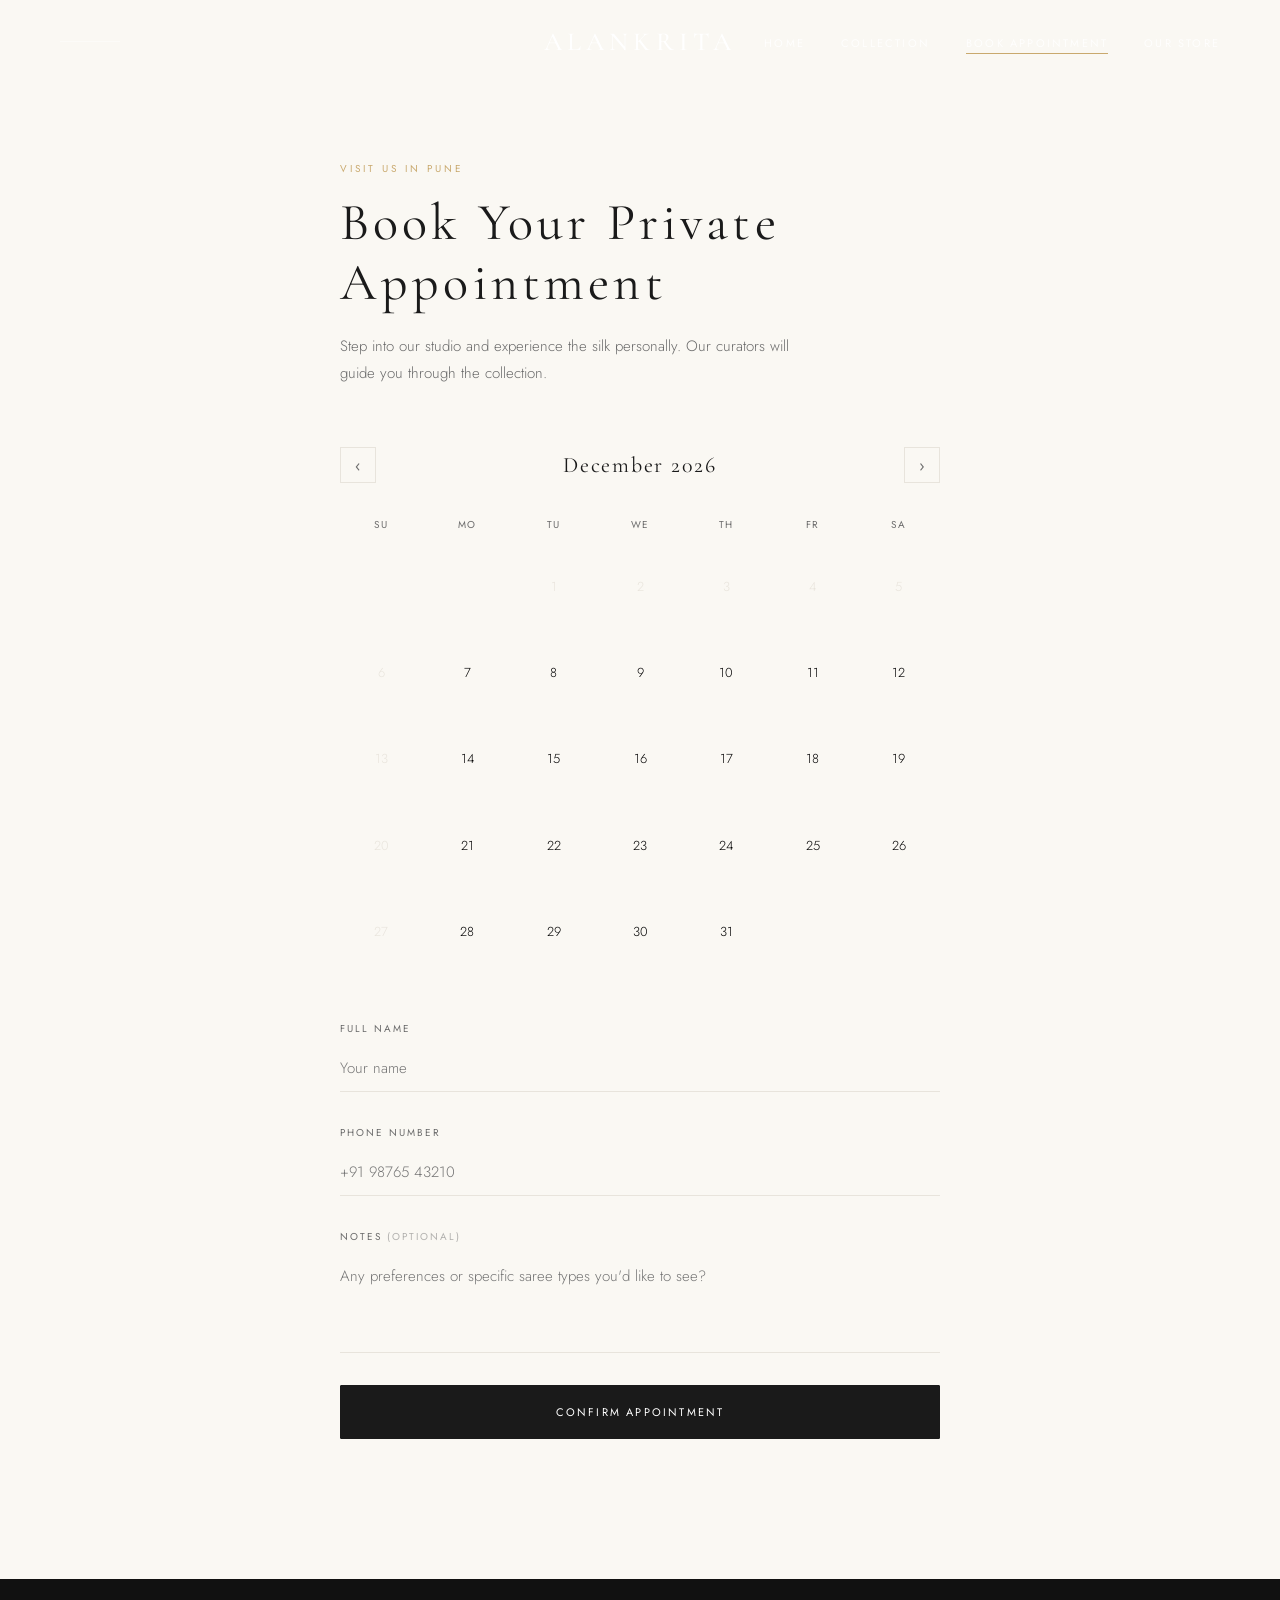
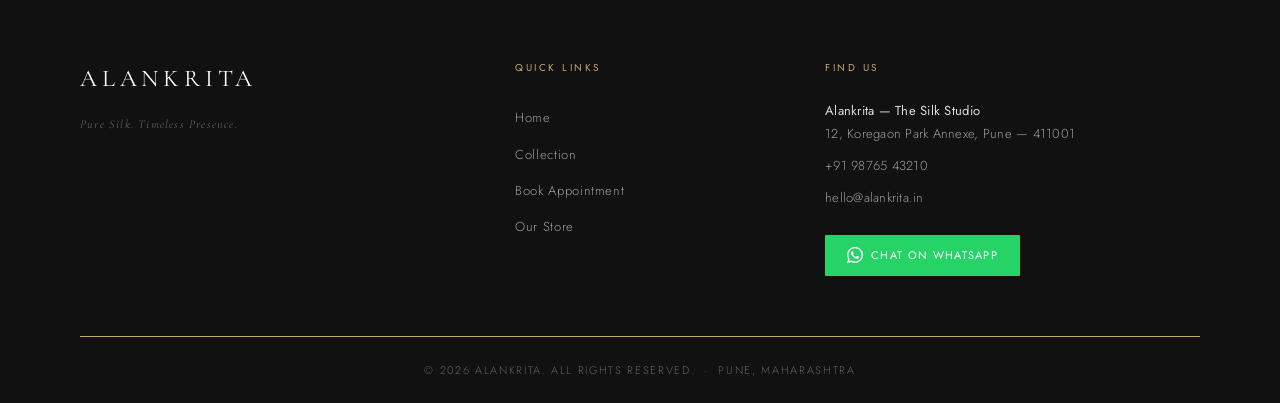
==== appointment.html @ f0b5c8e5 "Add files via upload" ====
<!DOCTYPE html>
<html lang="en">
<head>
  <meta charset="UTF-8" />
  <meta name="viewport" content="width=device-width, initial-scale=1.0" />
  <title>Book Appointment — Alankrita</title>
  <meta name="description" content="Book a private silk saree viewing appointment at the Alankrita studio in Pune." />
  <link rel="preconnect" href="https://fonts.googleapis.com" />
  <link rel="preconnect" href="https://fonts.gstatic.com" crossorigin />
  <link rel="stylesheet" href="style.css" />
  <link rel="stylesheet" href="animations.css" />
</head>
<body>

  <!-- NAVBAR -->
  <nav class="navbar" id="navbar">
    <div class="nav-left">
      <div class="nav-left-line"></div>
    </div>
    <a href="index.html" class="nav-logo">Alankrita</a>
    <ul class="nav-links">
      <li><a href="index.html">Home</a></li>
      <li><a href="collection.html">Collection</a></li>
      <li><a href="appointment.html" class="active">Book Appointment</a></li>
      <li><a href="store.html">Our Store</a></li>
    </ul>
    <button class="nav-hamburger" id="hamburger" aria-label="Open menu">
      <span></span><span></span><span></span>
    </button>
  </nav>

  <nav class="nav-mobile-drawer" id="mobileDrawer">
    <a href="index.html">Home</a>
    <a href="collection.html">Collection</a>
    <a href="appointment.html">Book Appointment</a>
    <a href="store.html">Our Store</a>
  </nav>
  <div class="nav-overlay" id="navOverlay"></div>

  <!-- PAGE CONTENT -->
  <div class="appointment-page">
    <div class="appointment-container">

      <!-- Heading -->
      <span class="gold-label reveal">Visit Us in Pune</span>
      <h1 class="appointment-heading reveal reveal-delay-1">Book Your Private<br>Appointment</h1>
      <p class="appointment-sub reveal reveal-delay-2">
        Step into our studio and experience the silk personally. Our curators will guide you through the collection.
      </p>

      <!-- ── FORM SECTION ─────────────────────────────────────── -->
      <div id="apptFormSection">

        <!-- Calendar -->
        <div class="calendar-wrap reveal reveal-delay-1">
          <div class="calendar-header">
            <button class="calendar-nav-btn" id="calPrev" aria-label="Previous month">&#8249;</button>
            <div class="calendar-month" id="calendarMonth">June 2026</div>
            <button class="calendar-nav-btn" id="calNext" aria-label="Next month">&#8250;</button>
          </div>
          <div class="calendar-grid" id="calendarGrid">
            <!-- Rendered by appointment.js -->
          </div>
        </div>

        <!-- Time slots (hidden until date selected) -->
        <div class="time-slots-wrap reveal reveal-delay-2" id="timeSlotsWrap" style="display:none;">
          <div class="time-slots-title">Select a Time</div>
          <div class="time-slots-grid" id="timeSlotsGrid">
            <!-- Rendered by appointment.js -->
          </div>
        </div>

        <!-- Form -->
        <form class="appt-form reveal reveal-delay-3" id="appointmentForm" novalidate>
          <div class="appt-field">
            <label class="appt-label" for="apptName">Full Name</label>
            <input class="appt-input" type="text" id="apptName" name="name" placeholder="Your name" required />
          </div>
          <div class="appt-field">
            <label class="appt-label" for="apptPhone">Phone Number</label>
            <input class="appt-input" type="tel" id="apptPhone" name="phone" placeholder="+91 98765 43210" required />
          </div>
          <div class="appt-field">
            <label class="appt-label" for="apptNotes">Notes <span style="opacity:0.5;">(optional)</span></label>
            <textarea class="appt-textarea" id="apptNotes" name="notes" placeholder="Any preferences or specific saree types you'd like to see?"></textarea>
          </div>
          <button type="submit" class="btn btn-dark btn-full" style="padding:18px 40px;font-size:11px;letter-spacing:0.2em;">
            Confirm Appointment
          </button>
        </form>
      </div>

      <!-- ── CONFIRMATION CARD ─────────────────────────────────── -->
      <div class="confirmation-card" id="confirmationCard">
        <div class="confirmation-icon">
          <svg viewBox="0 0 24 24"><polyline points="20 6 9 17 4 12"/></svg>
        </div>
        <h2 class="confirmation-title">Your appointment is confirmed.</h2>
        <p class="confirmation-detail" id="confirmationDetail">
          <!-- Filled by JS -->
        </p>
        <a href="#" class="btn-whatsapp" id="confirmWhatsapp" target="_blank" rel="noopener" style="display:inline-flex;margin:0 auto 32px;">
          <svg viewBox="0 0 24 24"><path d="M17.472 14.382c-.297-.149-1.758-.867-2.03-.967-.273-.099-.471-.148-.67.15-.197.297-.767.966-.94 1.164-.173.199-.347.223-.644.075-.297-.15-1.255-.463-2.39-1.475-.883-.788-1.48-1.761-1.653-2.059-.173-.297-.018-.458.13-.606.134-.133.298-.347.446-.52.149-.174.198-.298.298-.497.099-.198.05-.371-.025-.52-.075-.149-.669-1.612-.916-2.207-.242-.579-.487-.5-.669-.51-.173-.008-.371-.01-.57-.01-.198 0-.52.074-.792.372-.272.297-1.04 1.016-1.04 2.479 0 1.462 1.065 2.875 1.213 3.074.149.198 2.096 3.2 5.077 4.487.709.306 1.262.489 1.694.625.712.227 1.36.195 1.871.118.571-.085 1.758-.719 2.006-1.413.248-.694.248-1.289.173-1.413-.074-.124-.272-.198-.57-.347m-5.421 7.403h-.004a9.87 9.87 0 01-5.031-1.378l-.361-.214-3.741.982.998-3.648-.235-.374a9.86 9.86 0 01-1.51-5.26c.001-5.45 4.436-9.884 9.888-9.884 2.64 0 5.122 1.03 6.988 2.898a9.825 9.825 0 012.893 6.994c-.003 5.45-4.437 9.884-9.885 9.884m8.413-18.297A11.815 11.815 0 0012.05 0C5.495 0 .16 5.335.157 11.892c0 2.096.547 4.142 1.588 5.945L.057 24l6.305-1.654a11.882 11.882 0 005.683 1.448h.005c6.554 0 11.89-5.335 11.893-11.893a11.821 11.821 0 00-3.48-8.413Z"/></svg>
          Confirm via WhatsApp
        </a>
        <a href="collection.html" class="gold-link" style="display:inline-block;margin-top:8px;">Browse the collection →</a>
      </div>

    </div>
  </div>

  <!-- FOOTER -->
  <footer class="footer">
    <div class="footer-grid">
      <div>
        <div class="footer-logo">Alankrita</div>
        <div class="footer-tagline">Pure Silk. Timeless Presence.</div>
      </div>
      <div>
        <div class="footer-col-title">Quick Links</div>
        <ul class="footer-links">
          <li><a href="index.html">Home</a></li>
          <li><a href="collection.html">Collection</a></li>
          <li><a href="appointment.html">Book Appointment</a></li>
          <li><a href="store.html">Our Store</a></li>
        </ul>
      </div>
      <div>
        <div class="footer-col-title">Find Us</div>
        <p class="footer-contact-item">
          <strong>Alankrita — The Silk Studio</strong><br>
          12, Koregaon Park Annexe, Pune — 411001
        </p>
        <p class="footer-contact-item">+91 98765 43210</p>
        <p class="footer-contact-item">hello@alankrita.in</p>
        <a class="btn-whatsapp" href="https://wa.me/919876543210?text=Hi%2C%20I'm%20interested%20in%20your%20saree%20collection" target="_blank" rel="noopener">
          <svg viewBox="0 0 24 24"><path d="M17.472 14.382c-.297-.149-1.758-.867-2.03-.967-.273-.099-.471-.148-.67.15-.197.297-.767.966-.94 1.164-.173.199-.347.223-.644.075-.297-.15-1.255-.463-2.39-1.475-.883-.788-1.48-1.761-1.653-2.059-.173-.297-.018-.458.13-.606.134-.133.298-.347.446-.52.149-.174.198-.298.298-.497.099-.198.05-.371-.025-.52-.075-.149-.669-1.612-.916-2.207-.242-.579-.487-.5-.669-.51-.173-.008-.371-.01-.57-.01-.198 0-.52.074-.792.372-.272.297-1.04 1.016-1.04 2.479 0 1.462 1.065 2.875 1.213 3.074.149.198 2.096 3.2 5.077 4.487.709.306 1.262.489 1.694.625.712.227 1.36.195 1.871.118.571-.085 1.758-.719 2.006-1.413.248-.694.248-1.289.173-1.413-.074-.124-.272-.198-.57-.347m-5.421 7.403h-.004a9.87 9.87 0 01-5.031-1.378l-.361-.214-3.741.982.998-3.648-.235-.374a9.86 9.86 0 01-1.51-5.26c.001-5.45 4.436-9.884 9.888-9.884 2.64 0 5.122 1.03 6.988 2.898a9.825 9.825 0 012.893 6.994c-.003 5.45-4.437 9.884-9.885 9.884m8.413-18.297A11.815 11.815 0 0012.05 0C5.495 0 .16 5.335.157 11.892c0 2.096.547 4.142 1.588 5.945L.057 24l6.305-1.654a11.882 11.882 0 005.683 1.448h.005c6.554 0 11.89-5.335 11.893-11.893a11.821 11.821 0 00-3.48-8.413Z"/></svg>
          Chat on WhatsApp
        </a>
      </div>
    </div>
    <div class="footer-bottom">
      <p>© 2026 Alankrita. All rights reserved. &nbsp;·&nbsp; Pune, Maharashtra</p>
    </div>
  </footer>

  <script src="main.js"></script>
  <script src="appointment.js"></script>
</body>
</html>
---- style.css ----
/* ============================================================
   ALANKRITA — LUXURY SILK SAREE WEBSITE
   style.css — Main Stylesheet
   ============================================================ */

/* Google Fonts */
@import url('https://fonts.googleapis.com/css2?family=Cormorant+Garamond:ital,wght@0,300;0,400;0,500;0,600;1,300;1,400;1,500&family=Jost:wght@300;400;500&display=swap');

/* ============================================================
   CSS CUSTOM PROPERTIES
   ============================================================ */
:root {
  --bg: #FAF8F3;
  --text-primary: #1A1A1A;
  --text-secondary: #6B6B6B;
  --accent-gold: #C9A96E;
  --gold-light: #E8D5B0;
  --white: #FFFFFF;
  --border: #E8E4DC;
  --dark: #1A1A1A;
  --dark-footer: #111111;
  --font-heading: 'Cormorant Garamond', Georgia, serif;
  --font-body: 'Jost', system-ui, sans-serif;
  --ls-heading: 0.08em;
  --ls-nav: 0.15em;
  --ls-label: 0.3em;
  --sp-xs: 8px;
  --sp-sm: 16px;
  --sp-md: 32px;
  --sp-lg: 64px;
  --sp-xl: 120px;
  --section-pad: 100px;
  --transition-fast: 0.3s ease;
  --transition-med: 0.6s ease;
  --transition-slow: 1.2s ease;
}

/* ============================================================
   RESET & BASE
   ============================================================ */
*, *::before, *::after { box-sizing: border-box; margin: 0; padding: 0; }

html { scroll-behavior: smooth; font-size: 16px; }

body {
  background-color: var(--bg);
  color: var(--text-primary);
  font-family: var(--font-body);
  font-weight: 300;
  line-height: 1.7;
  -webkit-font-smoothing: antialiased;
}

img { max-width: 100%; display: block; }
a { color: inherit; text-decoration: none; }
ul { list-style: none; }
button { cursor: pointer; font-family: var(--font-body); background: none; border: none; }
input, textarea, select { font-family: var(--font-body); }

/* Custom scrollbar */
::-webkit-scrollbar { width: 4px; height: 4px; }
::-webkit-scrollbar-track { background: var(--bg); }
::-webkit-scrollbar-thumb { background: var(--accent-gold); border-radius: 2px; }

/* ============================================================
   TYPOGRAPHY UTILITIES
   ============================================================ */
.gold-label {
  font-family: var(--font-body);
  font-size: 10px;
  letter-spacing: var(--ls-label);
  color: var(--accent-gold);
  text-transform: uppercase;
  font-weight: 400;
  display: block;
  margin-bottom: var(--sp-sm);
}

/* ============================================================
   IMAGE PLACEHOLDERS
   ============================================================ */
.img-placeholder {
  background: linear-gradient(135deg, #E8D5B0 0%, #C9A96E 50%, #E8D5B0 100%);
  background-size: 200% 200%;
  animation: shimmer 3s ease infinite;
}
.img-placeholder-dark {
  background: linear-gradient(135deg, #2a2018 0%, #4a3728 50%, #2a2018 100%);
  background-size: 200% 200%;
  animation: shimmer 3s ease infinite;
}
.img-placeholder-ivory {
  background: linear-gradient(135deg, #F5EFE0 0%, #EDE3CC 50%, #F5EFE0 100%);
  background-size: 200% 200%;
  animation: shimmer 4s ease infinite;
}
.img-placeholder-silk1 { background: linear-gradient(160deg, #8B1A1A 0%, #C0392B 30%, #922B21 60%, #6E1A1A 100%); }
.img-placeholder-silk2 { background: linear-gradient(160deg, #F5EFE0 0%, #C9A96E 40%, #B8860B 100%); }
.img-placeholder-silk3 { background: linear-gradient(160deg, #1A1A2E 0%, #16213E 40%, #0F3460 100%); }
.img-placeholder-silk4 { background: linear-gradient(160deg, #2D5016 0%, #4A7C28 40%, #3D6B1F 100%); }
.img-placeholder-silk5 { background: linear-gradient(160deg, #5C1A5C 0%, #8B2FC9 40%, #6A0DAD 100%); }
.img-placeholder-silk6 { background: linear-gradient(160deg, #8B4513 0%, #C47624 40%, #A0522D 100%); }

/* ============================================================
   BUTTONS
   ============================================================ */
.btn {
  display: inline-block;
  font-family: var(--font-body);
  font-size: 11px;
  font-weight: 400;
  letter-spacing: 0.2em;
  text-transform: uppercase;
  padding: 14px 40px;
  border-radius: 1px;
  transition: all var(--transition-fast);
  cursor: pointer;
}
.btn-outline-ivory { border: 1px solid rgba(255,255,255,0.7); color: var(--white); background: transparent; }
.btn-outline-ivory:hover { background: var(--accent-gold); border-color: var(--accent-gold); color: var(--white); }
.btn-outline-dark { border: 1px solid var(--text-primary); color: var(--text-primary); background: transparent; }
.btn-outline-dark:hover { background: var(--text-primary); color: var(--white); }
.btn-outline-gold { border: 1px solid var(--accent-gold); color: var(--accent-gold); background: transparent; }
.btn-outline-gold:hover { background: var(--accent-gold); color: var(--white); }
.btn-dark { border: 1px solid var(--text-primary); color: var(--white); background: var(--text-primary); }
.btn-dark:hover { background: var(--accent-gold); border-color: var(--accent-gold); color: var(--white); }
.btn-gold { border: 1px solid var(--accent-gold); color: var(--white); background: var(--accent-gold); }
.btn-gold:hover { background: #b8924d; border-color: #b8924d; }
.btn-full { width: 100%; text-align: center; display: block; }

/* ============================================================
   NAVBAR
   ============================================================ */
.navbar {
  position: fixed;
  top: 0; left: 0;
  width: 100%;
  z-index: 1000;
  display: flex;
  align-items: center;
  justify-content: space-between;
  padding: 28px 60px;
  background: transparent;
  border-bottom: 1px solid transparent;
  transition: background 0.5s ease, border-color 0.5s ease, padding 0.5s ease;
}
.navbar.scrolled {
  background: rgba(250,248,243,0.97);
  backdrop-filter: blur(10px);
  -webkit-backdrop-filter: blur(10px);
  border-bottom-color: var(--border);
  padding: 20px 60px;
}
.nav-logo {
  font-family: var(--font-heading);
  font-size: 26px;
  font-weight: 500;
  letter-spacing: 0.2em;
  text-transform: uppercase;
  color: var(--white);
  transition: color 0.5s ease;
  position: absolute;
  left: 50%;
  transform: translateX(-50%);
  white-space: nowrap;
}
.navbar.scrolled .nav-logo { color: var(--text-primary); }
.nav-left { flex: 1; display: flex; align-items: center; }
.nav-left-line {
  width: 60px; height: 1px;
  background: rgba(255,255,255,0.4);
  transition: background 0.5s ease;
}
.navbar.scrolled .nav-left-line { background: var(--border); }
.nav-links {
  flex: 1;
  display: flex;
  align-items: center;
  justify-content: flex-end;
  gap: 36px;
}
.nav-links a {
  font-size: 11px;
  letter-spacing: 0.2em;
  text-transform: uppercase;
  font-weight: 400;
  color: rgba(255,255,255,0.85);
  transition: color var(--transition-fast);
  position: relative;
}
.nav-links a::after {
  content: '';
  position: absolute;
  bottom: -3px; left: 0;
  width: 0; height: 1px;
  background: var(--accent-gold);
  transition: width var(--transition-fast);
}
.nav-links a:hover::after, .nav-links a.active::after { width: 100%; }
.navbar.scrolled .nav-links a { color: var(--text-secondary); }
.navbar.scrolled .nav-links a:hover { color: var(--text-primary); }

/* Hamburger */
.nav-hamburger {
  display: none;
  flex-direction: column;
  gap: 5px;
  cursor: pointer;
  padding: 4px;
  z-index: 1001;
}
.nav-hamburger span {
  display: block;
  width: 24px; height: 1px;
  background: var(--white);
  transition: all 0.4s ease;
}
.navbar.scrolled .nav-hamburger span { background: var(--text-primary); }
.nav-hamburger.open span:nth-child(1) { transform: translateY(6px) rotate(45deg); }
.nav-hamburger.open span:nth-child(2) { opacity: 0; }
.nav-hamburger.open span:nth-child(3) { transform: translateY(-6px) rotate(-45deg); }

/* Mobile nav drawer */
.nav-mobile-drawer {
  display: none;
  position: fixed;
  top: 0; right: -100%;
  width: 75%; max-width: 320px;
  height: 100vh;
  background: var(--bg);
  z-index: 999;
  padding: 100px 40px 40px;
  transition: right 0.5s ease;
  box-shadow: -4px 0 30px rgba(0,0,0,0.08);
}
.nav-mobile-drawer.open { right: 0; }
.nav-mobile-drawer a {
  display: block;
  font-size: 14px;
  letter-spacing: 0.2em;
  text-transform: uppercase;
  color: var(--text-primary);
  padding: 16px 0;
  border-bottom: 1px solid var(--border);
  transition: color var(--transition-fast);
}
.nav-mobile-drawer a:hover { color: var(--accent-gold); }
.nav-overlay {
  display: none;
  position: fixed;
  inset: 0;
  background: rgba(0,0,0,0.4);
  z-index: 998;
}
.nav-overlay.open { display: block; }

/* ============================================================
   HERO SECTION
   ============================================================ */
.hero {
  position: relative;
  height: 100vh;
  overflow: hidden;
}
.hero-strip-wrapper {
  position: absolute;
  inset: 0;
  display: flex;
  overflow: hidden;
}
.hero-strip {
  display: flex;
  animation: marquee 30s linear infinite;
  will-change: transform;
}
.hero-strip-image {
  flex-shrink: 0;
  width: 600px;
  height: 100vh;
}
.hero-overlay {
  position: absolute;
  inset: 0;
  background: rgba(0,0,0,0.32);
  display: flex;
  flex-direction: column;
  align-items: center;
  justify-content: center;
  text-align: center;
  padding: 0 var(--sp-md);
}
.hero-label {
  font-family: var(--font-body);
  font-size: 10px;
  letter-spacing: var(--ls-label);
  color: var(--accent-gold);
  text-transform: uppercase;
  font-weight: 400;
  margin-bottom: 24px;
}
.hero-headline {
  font-family: var(--font-heading);
  font-size: 80px;
  font-style: italic;
  font-weight: 300;
  color: var(--white);
  letter-spacing: 0.04em;
  line-height: 1.1;
  margin-bottom: 24px;
}
.hero-subtext {
  font-size: 14px;
  color: rgba(255,255,255,0.8);
  font-weight: 300;
  letter-spacing: 0.05em;
  margin-bottom: 48px;
  max-width: 400px;
}

/* ============================================================
   SECTIONS
   ============================================================ */
.section { padding: var(--section-pad) 80px; }
.section-center { text-align: center; }
.section-heading {
  font-family: var(--font-heading);
  font-size: 52px;
  font-weight: 400;
  letter-spacing: var(--ls-heading);
  line-height: 1.15;
  margin-bottom: var(--sp-lg);
}
.section-heading-sm {
  font-family: var(--font-heading);
  font-size: 44px;
  font-weight: 400;
  letter-spacing: var(--ls-heading);
  line-height: 1.15;
  margin-bottom: var(--sp-md);
}

/* ============================================================
   PRODUCT GRID & CARDS
   ============================================================ */
.product-grid {
  display: grid;
  grid-template-columns: repeat(3, 1fr);
  gap: 40px 32px;
  margin-bottom: var(--sp-lg);
}
.product-card { cursor: pointer; position: relative; }
.product-card-image-wrap {
  aspect-ratio: 3/4;
  overflow: hidden;
  margin-bottom: 20px;
  position: relative;
}
.product-card-image {
  width: 100%; height: 100%;
  transition: transform 0.8s ease;
}
.product-card:hover .product-card-image { transform: scale(1.04); }
.product-card-badge {
  font-size: 9px;
  letter-spacing: 0.2em;
  text-transform: uppercase;
  color: var(--text-secondary);
  font-weight: 400;
  margin-bottom: 6px;
}
.product-card-name {
  font-family: var(--font-heading);
  font-size: 20px;
  font-weight: 400;
  letter-spacing: 0.04em;
  margin-bottom: 6px;
}
.product-card-price { font-size: 13px; color: var(--accent-gold); letter-spacing: 0.1em; font-weight: 400; }

/* Heart icon */
.product-heart {
  position: absolute;
  top: 14px; right: 14px;
  width: 36px; height: 36px;
  display: flex; align-items: center; justify-content: center;
  background: rgba(250,248,243,0.85);
  border: none; cursor: pointer; z-index: 2;
  transition: all var(--transition-fast);
}
.product-heart svg { width: 16px; height: 16px; fill: none; stroke: var(--text-secondary); stroke-width: 1.5; transition: all var(--transition-fast); }
.product-heart.active svg { fill: var(--accent-gold); stroke: var(--accent-gold); }
.product-heart:hover svg { stroke: var(--accent-gold); }

/* ============================================================
   INSTAGRAM SECTION
   ============================================================ */
.instagram-strip {
  display: flex;
  gap: 16px;
  overflow-x: auto;
  padding-bottom: 12px;
  scrollbar-width: none;
  -ms-overflow-style: none;
  margin-top: var(--sp-md);
}
.instagram-strip::-webkit-scrollbar { display: none; }
.reel-thumb {
  flex-shrink: 0;
  width: 160px; height: 280px;
  border-radius: 4px;
  position: relative;
  overflow: hidden;
  cursor: pointer;
}
.reel-thumb-img {
  width: 100%; height: 100%;
  transition: transform 0.6s ease;
}
.reel-thumb:hover .reel-thumb-img { transform: scale(1.04); }
.reel-play {
  position: absolute; inset: 0;
  display: flex; align-items: center; justify-content: center;
  background: rgba(0,0,0,0.18);
  transition: background var(--transition-fast);
}
.reel-thumb:hover .reel-play { background: rgba(0,0,0,0.28); }
.reel-play svg { width: 32px; height: 32px; fill: rgba(255,255,255,0.9); }

/* ============================================================
   ABOUT SECTION
   ============================================================ */
.about-section {
  display: grid;
  grid-template-columns: 1fr 1fr;
  min-height: 80vh;
}
.about-image-col {
  overflow: hidden;
  position: relative;
}
.about-image-col .img-placeholder {
  width: 100%; height: 100%;
  min-height: 500px;
  transition: transform 0.8s ease;
}
.about-image-col:hover .img-placeholder { transform: scale(1.04); }
.about-content-col {
  display: flex;
  flex-direction: column;
  justify-content: center;
  padding: 80px 80px;
}
.about-body {
  font-size: 15px;
  color: var(--text-secondary);
  line-height: 1.85;
  margin-bottom: var(--sp-md);
  max-width: 420px;
}
.gold-link {
  font-size: 12px;
  letter-spacing: 0.2em;
  text-transform: uppercase;
  color: var(--accent-gold);
  position: relative;
  display: inline-block;
  font-weight: 400;
}
.gold-link::after {
  content: '';
  position: absolute;
  bottom: -2px; left: 0;
  width: 0; height: 1px;
  background: var(--accent-gold);
  transition: width 0.4s ease;
}
.gold-link:hover::after { width: 100%; }

/* ============================================================
   FOOTER
   ============================================================ */
.footer {
  background: var(--dark-footer);
  color: rgba(255,255,255,0.75);
  padding: 80px 80px 0;
}
.footer-grid {
  display: grid;
  grid-template-columns: 1.5fr 1fr 1.5fr;
  gap: 60px;
  padding-bottom: 60px;
}
.footer-logo {
  font-family: var(--font-heading);
  font-size: 24px;
  letter-spacing: 0.2em;
  text-transform: uppercase;
  color: var(--white);
  margin-bottom: 14px;
  font-weight: 400;
}
.footer-tagline { font-size: 12px; letter-spacing: 0.1em; color: rgba(255,255,255,0.4); font-style: italic; font-family: var(--font-heading); }
.footer-col-title { font-size: 10px; letter-spacing: 0.25em; text-transform: uppercase; color: var(--accent-gold); margin-bottom: 24px; font-weight: 400; }
.footer-links a { display: block; font-size: 13px; color: rgba(255,255,255,0.6); padding: 7px 0; letter-spacing: 0.05em; transition: color var(--transition-fast); }
.footer-links a:hover { color: var(--accent-gold); }
.footer-contact-item { font-size: 13px; color: rgba(255,255,255,0.6); margin-bottom: 10px; line-height: 1.7; letter-spacing: 0.02em; }
.footer-contact-item strong { color: rgba(255,255,255,0.85); font-weight: 400; }
.btn-whatsapp {
  display: inline-flex;
  align-items: center;
  gap: 8px;
  background: #25D366;
  color: var(--white);
  font-size: 11px;
  letter-spacing: 0.12em;
  text-transform: uppercase;
  font-weight: 400;
  padding: 11px 22px;
  border-radius: 1px;
  margin-top: 16px;
  transition: background var(--transition-fast);
}
.btn-whatsapp:hover { background: #1ebe59; }
.btn-whatsapp svg { width: 16px; height: 16px; fill: white; }
.footer-bottom { border-top: 1px solid var(--accent-gold); padding: 24px 0; text-align: center; }
.footer-bottom p { font-size: 11px; color: rgba(255,255,255,0.35); letter-spacing: 0.15em; text-transform: uppercase; }

/* ============================================================
   COLLECTION PAGE
   ============================================================ */
.collection-topbar {
  padding-top: 120px;
  padding-bottom: 40px;
  padding-left: 80px;
  padding-right: 80px;
  display: flex;
  align-items: center;
  justify-content: space-between;
  border-bottom: 1px solid var(--border);
}
.collection-title { font-family: var(--font-heading); font-size: 42px; font-weight: 400; letter-spacing: var(--ls-heading); }
.collection-layout { display: flex; min-height: 80vh; }

/* Filter sidebar */
.filter-sidebar {
  width: 280px;
  flex-shrink: 0;
  padding: 40px 40px;
  border-right: 1px solid var(--border);
  position: sticky;
  top: 90px;
  height: calc(100vh - 90px);
  overflow-y: auto;
}
.filter-group { margin-bottom: 36px; }
.filter-group-title {
  font-size: 10px;
  letter-spacing: 0.25em;
  text-transform: uppercase;
  color: var(--text-primary);
  font-weight: 500;
  margin-bottom: 20px;
  padding-bottom: 10px;
  border-bottom: 1px solid var(--border);
}
.filter-checkbox-item { display: flex; align-items: center; gap: 12px; padding: 7px 0; cursor: pointer; }
.filter-checkbox-item input[type="checkbox"] {
  appearance: none; -webkit-appearance: none;
  width: 14px; height: 14px;
  border: 1px solid var(--border);
  cursor: pointer; position: relative;
  flex-shrink: 0;
  transition: all var(--transition-fast);
}
.filter-checkbox-item input[type="checkbox"]:checked { background: var(--accent-gold); border-color: var(--accent-gold); }
.filter-checkbox-item input[type="checkbox"]:checked::after {
  content: '';
  position: absolute;
  top: 2px; left: 4px;
  width: 4px; height: 7px;
  border: 1px solid white;
  border-top: none; border-left: none;
  transform: rotate(45deg);
}
.filter-checkbox-label { font-size: 13px; color: var(--text-secondary); cursor: pointer; }
.price-range-display { font-size: 13px; color: var(--accent-gold); letter-spacing: 0.05em; margin-bottom: 14px; font-weight: 400; }
.range-slider { -webkit-appearance: none; appearance: none; width: 100%; height: 2px; background: var(--border); outline: none; margin-bottom: 12px; }
.range-slider::-webkit-slider-thumb { -webkit-appearance: none; appearance: none; width: 14px; height: 14px; background: var(--accent-gold); cursor: pointer; border-radius: 50%; border: 2px solid var(--bg); box-shadow: 0 0 0 1px var(--accent-gold); }
.filter-clear { font-size: 11px; letter-spacing: 0.15em; text-transform: uppercase; color: var(--text-secondary); cursor: pointer; text-align: center; display: block; margin-top: 12px; transition: color var(--transition-fast); background: none; border: none; width: 100%; padding: 8px 0; font-family: var(--font-body); }
.filter-clear:hover { color: var(--accent-gold); }

/* Products area */
.products-area { flex: 1; padding: 40px 60px; }
.products-count { font-size: 12px; color: var(--text-secondary); letter-spacing: 0.1em; margin-bottom: 32px; }

/* Filter/shortlist buttons */
.filter-toggle-btn {
  font-size: 11px; letter-spacing: 0.2em; text-transform: uppercase;
  color: var(--text-secondary); cursor: pointer;
  display: flex; align-items: center; gap: 8px;
  background: none; border: 1px solid var(--border);
  padding: 10px 20px;
  transition: all var(--transition-fast);
  font-family: var(--font-body);
}
.filter-toggle-btn:hover { border-color: var(--accent-gold); color: var(--accent-gold); }
.shortlist-count-btn {
  font-size: 11px; letter-spacing: 0.18em; text-transform: uppercase;
  color: var(--text-secondary); cursor: pointer;
  display: flex; align-items: center; gap: 10px;
  background: none; border: 1px solid var(--border);
  padding: 10px 20px;
  transition: all var(--transition-fast);
  font-family: var(--font-body);
}
.shortlist-count-btn:hover { border-color: var(--accent-gold); color: var(--accent-gold); }

/* ============================================================
   PRODUCT MODAL
   ============================================================ */
.modal-overlay {
  display: none;
  position: fixed; inset: 0;
  background: rgba(20,18,14,0.75);
  z-index: 2000;
  align-items: center; justify-content: center;
  padding: 40px;
}
.modal-overlay.open { display: flex; }
.modal-inner {
  background: var(--bg);
  max-width: 900px; width: 100%;
  display: grid;
  grid-template-columns: 1fr 1fr;
  max-height: 90vh;
  overflow: hidden;
  position: relative;
  animation: fadeUp 0.5s ease;
}
.modal-close {
  position: absolute; top: 20px; right: 24px;
  font-size: 24px; color: var(--text-secondary);
  cursor: pointer; z-index: 10;
  line-height: 1; transition: color var(--transition-fast);
  background: none; border: none;
}
.modal-close:hover { color: var(--text-primary); }
.modal-images { display: flex; flex-direction: column; gap: 8px; padding: 24px; overflow-y: auto; }
.modal-main-image { aspect-ratio: 3/4; width: 100%; }
.modal-thumbs { display: flex; gap: 8px; }
.modal-thumb { flex: 1; aspect-ratio: 1; cursor: pointer; opacity: 0.7; transition: opacity var(--transition-fast); }
.modal-thumb:hover { opacity: 1; }
.modal-details { padding: 48px 40px; display: flex; flex-direction: column; justify-content: center; overflow-y: auto; }
.modal-type { font-size: 10px; letter-spacing: 0.25em; text-transform: uppercase; color: var(--accent-gold); margin-bottom: 12px; }
.modal-name { font-family: var(--font-heading); font-size: 34px; font-weight: 400; letter-spacing: 0.04em; line-height: 1.15; margin-bottom: 24px; }
.modal-price { font-size: 20px; color: var(--accent-gold); letter-spacing: 0.1em; margin-bottom: 28px; font-weight: 400; }
.modal-meta { margin-bottom: 24px; }
.modal-meta-item { display: flex; gap: 12px; font-size: 13px; padding: 8px 0; border-bottom: 1px solid var(--border); }
.modal-meta-label { color: var(--text-secondary); min-width: 80px; font-size: 11px; letter-spacing: 0.1em; text-transform: uppercase; }
.modal-desc { font-size: 14px; color: var(--text-secondary); line-height: 1.8; margin-bottom: 32px; }
.modal-actions { display: flex; flex-direction: column; gap: 12px; }

/* ============================================================
   SHORTLIST DRAWER
   ============================================================ */
.shortlist-fab {
  position: fixed; bottom: 36px; right: 36px;
  background: var(--dark); color: var(--white);
  padding: 14px 22px;
  font-size: 11px; letter-spacing: 0.18em; text-transform: uppercase;
  z-index: 900; cursor: pointer;
  display: flex; align-items: center; gap: 10px;
  border: 1px solid var(--dark);
  transition: all var(--transition-fast);
  font-family: var(--font-body);
}
.shortlist-fab:hover { background: var(--accent-gold); border-color: var(--accent-gold); }
.shortlist-fab-count {
  background: var(--accent-gold); color: white;
  font-size: 10px;
  width: 20px; height: 20px;
  border-radius: 50%;
  display: flex; align-items: center; justify-content: center;
}
.shortlist-drawer {
  position: fixed; right: -420px; top: 0;
  width: 400px; height: 100vh;
  background: var(--bg);
  z-index: 1500;
  box-shadow: -4px 0 40px rgba(0,0,0,0.1);
  transition: right 0.5s ease;
  display: flex; flex-direction: column;
  padding: 48px 36px;
}
.shortlist-drawer.open { right: 0; }
.shortlist-drawer-title { font-family: var(--font-heading); font-size: 28px; letter-spacing: 0.06em; margin-bottom: 32px; }
.shortlist-drawer-close { position: absolute; top: 20px; right: 24px; font-size: 22px; cursor: pointer; color: var(--text-secondary); background: none; border: none; }
.shortlist-items { flex: 1; overflow-y: auto; margin-bottom: 24px; }
.shortlist-item { display: flex; align-items: center; gap: 16px; padding: 16px 0; border-bottom: 1px solid var(--border); }
.shortlist-item-img { width: 52px; height: 70px; flex-shrink: 0; }
.shortlist-item-name { font-family: var(--font-heading); font-size: 17px; margin-bottom: 4px; }
.shortlist-item-price { font-size: 12px; color: var(--accent-gold); }
.shortlist-item-remove { margin-left: auto; color: var(--text-secondary); font-size: 18px; cursor: pointer; background: none; border: none; transition: color var(--transition-fast); flex-shrink: 0; }
.shortlist-item-remove:hover { color: var(--text-primary); }
.shortlist-empty { text-align: center; color: var(--text-secondary); font-size: 14px; padding: 40px 0; font-style: italic; font-family: var(--font-heading); }
.shortlist-overlay { display: none; position: fixed; inset: 0; background: rgba(0,0,0,0.3); z-index: 1499; }
.shortlist-overlay.open { display: block; }

/* ============================================================
   APPOINTMENT PAGE
   ============================================================ */
.appointment-page { padding-top: 160px; padding-bottom: 100px; }
.appointment-container { max-width: 680px; margin: 0 auto; padding: 0 40px; }
.appointment-heading { font-family: var(--font-heading); font-size: 52px; font-weight: 400; letter-spacing: var(--ls-heading); line-height: 1.15; margin-bottom: 20px; }
.appointment-sub { font-size: 15px; color: var(--text-secondary); line-height: 1.8; margin-bottom: 60px; max-width: 480px; }

/* Calendar */
.calendar-wrap { margin-bottom: 48px; }
.calendar-header { display: flex; align-items: center; justify-content: space-between; margin-bottom: 24px; }
.calendar-month { font-family: var(--font-heading); font-size: 22px; letter-spacing: 0.08em; font-weight: 400; }
.calendar-nav-btn {
  width: 36px; height: 36px;
  display: flex; align-items: center; justify-content: center;
  border: 1px solid var(--border);
  cursor: pointer; background: none;
  transition: all var(--transition-fast);
  font-size: 16px; color: var(--text-secondary);
}
.calendar-nav-btn:hover { border-color: var(--accent-gold); color: var(--accent-gold); }
.calendar-grid { display: grid; grid-template-columns: repeat(7, 1fr); gap: 4px; }
.calendar-day-label { text-align: center; font-size: 10px; letter-spacing: 0.15em; text-transform: uppercase; color: var(--text-secondary); padding: 8px 0; font-weight: 400; }
.calendar-day {
  aspect-ratio: 1;
  display: flex; align-items: center; justify-content: center;
  font-size: 13px; cursor: pointer;
  border: 1px solid transparent;
  transition: all var(--transition-fast);
  font-weight: 300;
}
.calendar-day:hover:not(.disabled):not(.empty) { border-color: var(--accent-gold); color: var(--accent-gold); }
.calendar-day.selected { background: var(--accent-gold); color: var(--white); border-color: var(--accent-gold); }
.calendar-day.disabled { color: var(--border); cursor: not-allowed; }
.calendar-day.today { border-color: var(--gold-light); }
.calendar-day.empty { cursor: default; }

/* Time slots */
.time-slots-wrap { margin-bottom: 48px; animation: fadeUp 0.5s ease; }
.time-slots-title { font-size: 11px; letter-spacing: 0.2em; text-transform: uppercase; color: var(--text-secondary); margin-bottom: 20px; font-weight: 400; }
.time-slots-grid { display: flex; flex-wrap: wrap; gap: 12px; }
.time-slot-btn {
  padding: 10px 22px;
  border: 1px solid var(--border);
  font-size: 12px; letter-spacing: 0.12em;
  cursor: pointer; background: none;
  color: var(--text-primary);
  transition: all var(--transition-fast);
  font-family: var(--font-body);
}
.time-slot-btn:hover:not(.booked) { border-color: var(--accent-gold); color: var(--accent-gold); }
.time-slot-btn.selected { background: var(--accent-gold); border-color: var(--accent-gold); color: var(--white); }
.time-slot-btn.booked { color: var(--border); cursor: not-allowed; font-size: 10px; letter-spacing: 0.08em; }

/* Form */
.appt-form { display: flex; flex-direction: column; gap: 32px; margin-bottom: 40px; }
.appt-field { display: flex; flex-direction: column; gap: 8px; }
.appt-label { font-size: 10px; letter-spacing: 0.2em; text-transform: uppercase; color: var(--text-secondary); font-weight: 400; }
.appt-input, .appt-textarea {
  background: transparent; border: none;
  border-bottom: 1px solid var(--border);
  padding: 12px 0;
  font-size: 15px; color: var(--text-primary);
  outline: none; font-family: var(--font-body);
  font-weight: 300; transition: border-color var(--transition-fast);
  resize: none;
}
.appt-input:focus, .appt-textarea:focus { border-bottom-color: var(--accent-gold); }
.appt-textarea { min-height: 100px; }

/* Confirmation */
.confirmation-card { display: none; text-align: center; padding: 60px 40px; border: 1px solid var(--border); animation: fadeUp 0.6s ease; }
.confirmation-card.show { display: block; }
.confirmation-icon { width: 60px; height: 60px; border: 2px solid var(--accent-gold); border-radius: 50%; display: flex; align-items: center; justify-content: center; margin: 0 auto 28px; }
.confirmation-icon svg { width: 24px; height: 24px; stroke: var(--accent-gold); stroke-width: 2; fill: none; }
.confirmation-title { font-family: var(--font-heading); font-size: 32px; margin-bottom: 16px; letter-spacing: 0.06em; }
.confirmation-detail { font-size: 14px; color: var(--text-secondary); line-height: 1.8; margin-bottom: 28px; }

/* ============================================================
   STORE PAGE
   ============================================================ */
.store-hero { height: 60vh; position: relative; overflow: hidden; }
.store-hero-img { width: 100%; height: 100%; }
.store-hero-overlay { position: absolute; inset: 0; background: rgba(0,0,0,0.4); display: flex; align-items: center; justify-content: center; }
.store-hero-overlay h1 { font-family: var(--font-heading); font-size: 60px; font-weight: 300; color: var(--white); letter-spacing: 0.08em; font-style: italic; }
.store-info-section { padding: 100px 80px; display: grid; grid-template-columns: 1fr 1fr; gap: 80px; align-items: center; }
.store-images { display: flex; flex-direction: column; gap: 16px; }
.store-img-1 { aspect-ratio: 4/3; }
.store-img-2 { aspect-ratio: 16/9; }
.store-info-name { font-family: var(--font-heading); font-size: 36px; font-weight: 400; letter-spacing: 0.06em; margin-bottom: 36px; line-height: 1.2; }
.store-info-detail { display: flex; gap: 16px; margin-bottom: 18px; align-items: flex-start; }
.store-info-icon svg { width: 16px; height: 16px; stroke: var(--accent-gold); fill: none; stroke-width: 1.5; }
.store-info-text { font-size: 14px; color: var(--text-secondary); line-height: 1.7; }
.store-info-text strong { color: var(--text-primary); font-weight: 400; }
.store-hours-badge { display: inline-block; background: var(--gold-light); color: var(--text-primary); font-size: 11px; letter-spacing: 0.12em; padding: 10px 20px; margin: 12px 0 24px; }
.store-ctas { display: flex; gap: 16px; flex-wrap: wrap; margin-top: 8px; }
.map-section { padding: 0 80px 80px; }
.map-section iframe { width: 100%; height: 450px; border: none; display: block; }
.store-visit-section { padding: 80px; text-align: center; background: var(--dark); color: var(--white); }
.store-visit-section .gold-label { color: var(--accent-gold); }
.store-visit-heading { font-family: var(--font-heading); font-size: 44px; font-weight: 300; color: var(--white); letter-spacing: 0.06em; margin-bottom: 20px; font-style: italic; }
.store-visit-text { font-size: 15px; color: rgba(255,255,255,0.65); max-width: 520px; margin: 0 auto 36px; line-height: 1.85; }

/* ============================================================
   SCROLL REVEAL
   ============================================================ */
.reveal { opacity: 0; transform: translateY(30px); transition: opacity 0.8s ease, transform 0.8s ease; }
.reveal.visible { opacity: 1; transform: translateY(0); }
.reveal-delay-1 { transition-delay: 0.1s; }
.reveal-delay-2 { transition-delay: 0.2s; }
.reveal-delay-3 { transition-delay: 0.3s; }
.reveal-delay-4 { transition-delay: 0.4s; }

/* ============================================================
   RESPONSIVE
   ============================================================ */
@media (max-width: 1024px) {
  .navbar { padding: 22px 40px; }
  .navbar.scrolled { padding: 16px 40px; }
  .section { padding: 80px 40px; }
  .product-grid { grid-template-columns: repeat(2, 1fr); }
  .about-section { grid-template-columns: 1fr; }
  .about-image-col { aspect-ratio: 16/9; }
  .about-content-col { padding: 60px 40px; }
  .footer-grid { grid-template-columns: 1fr 1fr; gap: 40px; }
  .collection-topbar { padding-left: 40px; padding-right: 40px; }
  .store-info-section { padding: 80px 40px; gap: 48px; }
  .map-section { padding: 0 40px 60px; }
  .modal-inner { grid-template-columns: 1fr; max-height: 95vh; overflow-y: auto; }
}

@media (max-width: 768px) {
  :root { --section-pad: 60px; }
  .navbar { padding: 20px 24px; }
  .navbar.scrolled { padding: 16px 24px; }
  .nav-links { display: none; }
  .nav-hamburger { display: flex; }
  .nav-mobile-drawer { display: block; }
  .hero-headline { font-size: 42px; }
  .section { padding: 60px 24px; }
  .section-heading { font-size: 36px; }
  .section-heading-sm { font-size: 32px; }
  .product-grid { grid-template-columns: repeat(2, 1fr); gap: 20px; }
  .footer { padding: 60px 24px 0; }
  .footer-grid { grid-template-columns: 1fr; gap: 40px; }
  .collection-topbar { padding: 100px 24px 32px; flex-wrap: wrap; gap: 16px; }
  .collection-title { font-size: 32px; order: -1; width: 100%; text-align: center; }
  .collection-layout { flex-direction: column; }
  .filter-sidebar { width: 100%; height: auto; position: static; border-right: none; border-bottom: 1px solid var(--border); display: none; padding: 24px; }
  .filter-sidebar.open { display: block; }
  .products-area { padding: 32px 24px; }
  .about-content-col { padding: 40px 24px; }
  .store-info-section { grid-template-columns: 1fr; padding: 60px 24px; }
  .map-section { padding: 0 24px 60px; }
  .store-visit-section { padding: 60px 24px; }
  .store-hero-overlay h1 { font-size: 36px; }
  .appointment-container { padding: 0 24px; }
  .appointment-heading { font-size: 36px; }
  .modal-overlay { padding: 0; align-items: flex-end; }
  .modal-inner { max-height: 90vh; border-radius: 0; }
  .shortlist-drawer { width: 100%; right: -100%; }
}

@media (max-width: 480px) {
  .product-grid { grid-template-columns: 1fr; }
  .hero-headline { font-size: 34px; }
}
---- animations.css ----
/* ============================================================
   ALANKRITA — animations.css
   ============================================================ */

/* Marquee for hero strip */
@keyframes marquee {
  0%   { transform: translateX(0); }
  100% { transform: translateX(-50%); }
}

/* Fade up for scroll reveals */
@keyframes fadeUp {
  from {
    opacity: 0;
    transform: translateY(30px);
  }
  to {
    opacity: 1;
    transform: translateY(0);
  }
}

/* Fade in */
@keyframes fadeIn {
  from { opacity: 0; }
  to   { opacity: 1; }
}

/* Shimmer for image placeholders */
@keyframes shimmer {
  0%   { background-position: 200% 50%; }
  50%  { background-position: 0%   50%; }
  100% { background-position: 200% 50%; }
}

/* Subtle pulse for gold elements */
@keyframes goldPulse {
  0%, 100% { opacity: 1; }
  50%       { opacity: 0.7; }
}

/* Slide in from right */
@keyframes slideInRight {
  from { transform: translateX(100%); opacity: 0; }
  to   { transform: translateX(0);    opacity: 1; }
}

/* Scale in */
@keyframes scaleIn {
  from { transform: scale(0.95); opacity: 0; }
  to   { transform: scale(1);    opacity: 1; }
}

/* Spin for loading indicator */
@keyframes spin {
  from { transform: rotate(0deg); }
  to   { transform: rotate(360deg); }
}

/* Stagger children reveal */
.stagger-children > * {
  opacity: 0;
  transform: translateY(20px);
  animation: fadeUp 0.7s ease forwards;
}
.stagger-children > *:nth-child(1) { animation-delay: 0.05s; }
.stagger-children > *:nth-child(2) { animation-delay: 0.15s; }
.stagger-children > *:nth-child(3) { animation-delay: 0.25s; }
.stagger-children > *:nth-child(4) { animation-delay: 0.35s; }
.stagger-children > *:nth-child(5) { animation-delay: 0.45s; }
.stagger-children > *:nth-child(6) { animation-delay: 0.55s; }

/* Page transition overlay */
.page-enter {
  animation: fadeIn 0.6s ease forwards;
}
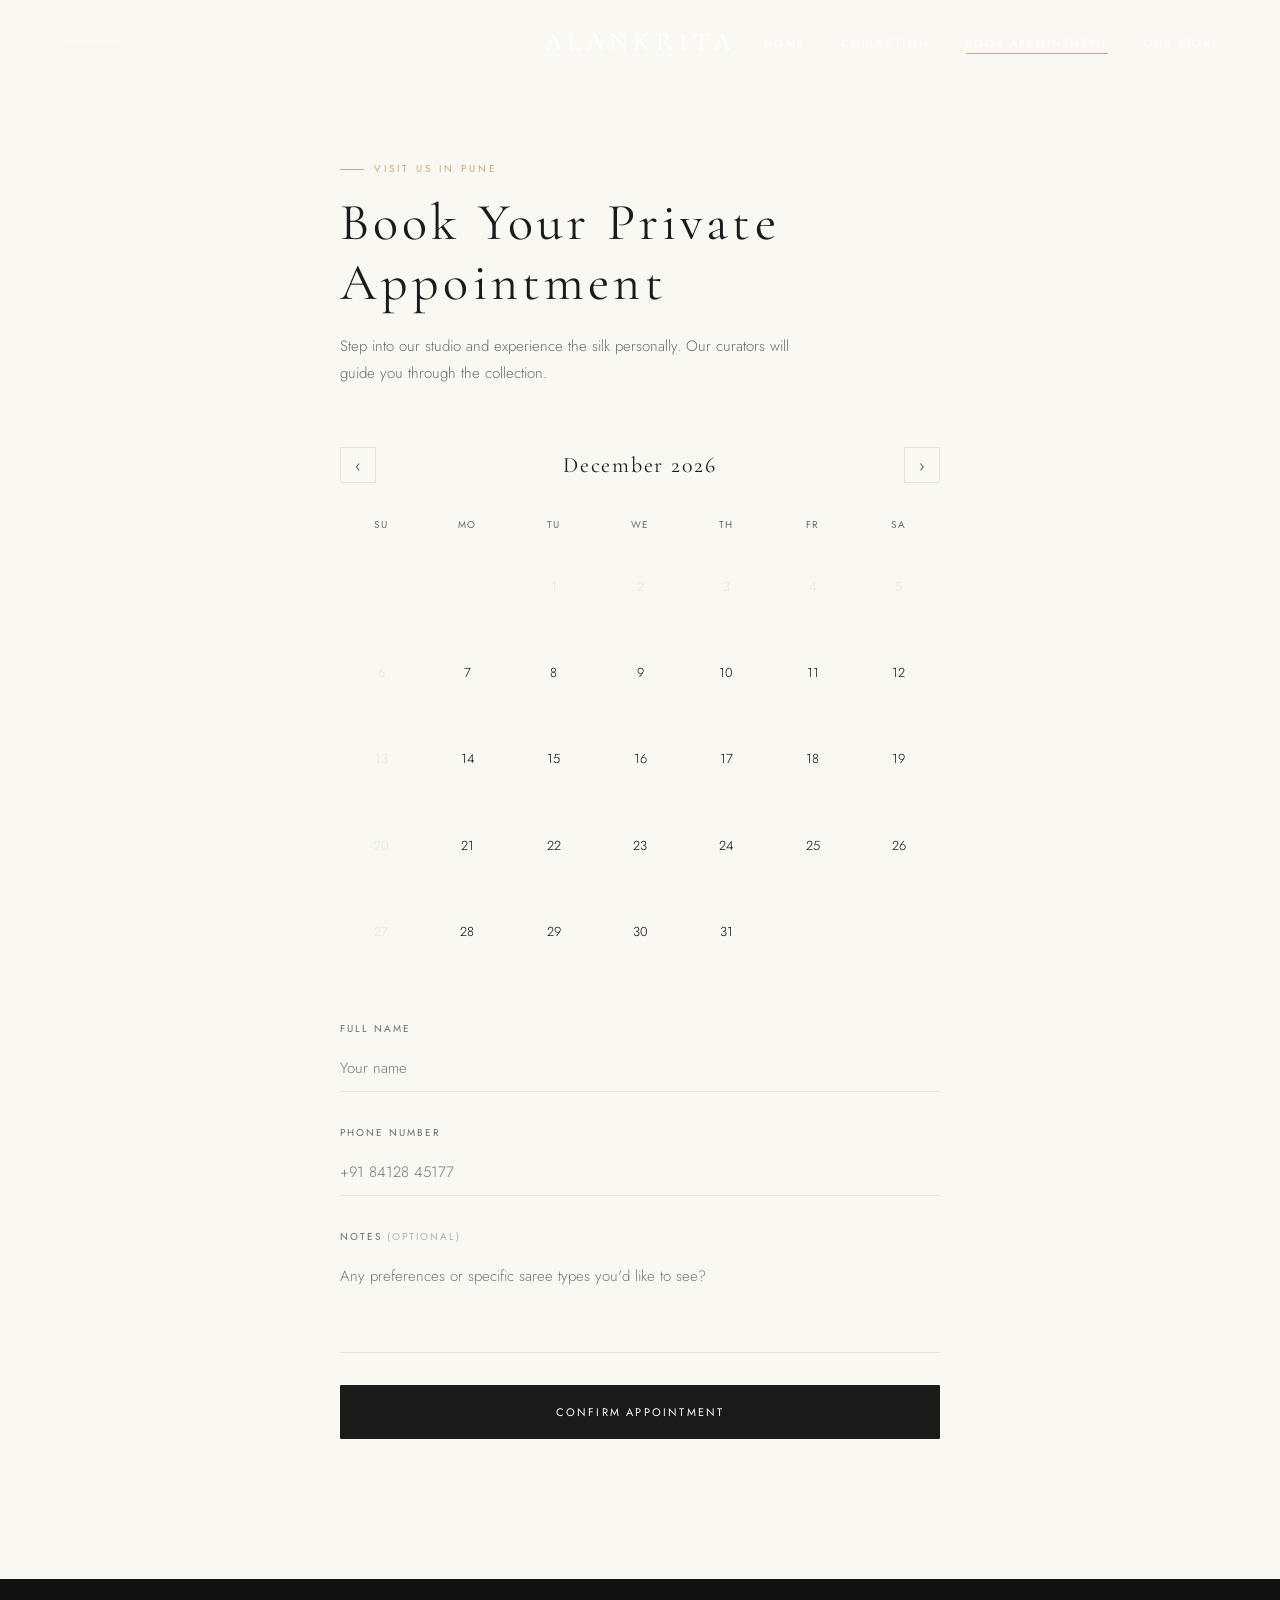
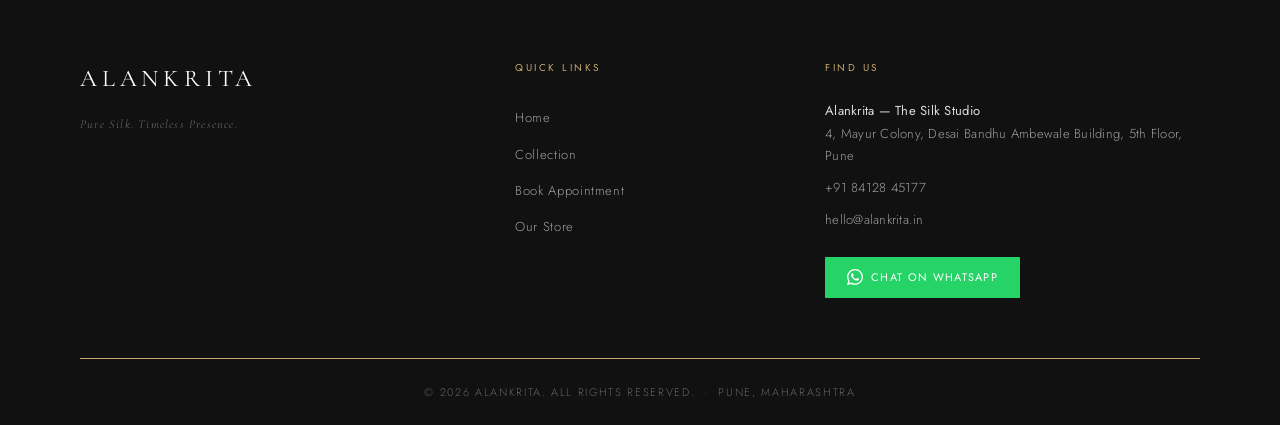
==== commit 6032d5a7: "Add files via upload" ====
--- a/appointment.html
+++ b/appointment.html
@@ -79,7 +79,7 @@
           </div>
           <div class="appt-field">
             <label class="appt-label" for="apptPhone">Phone Number</label>
-            <input class="appt-input" type="tel" id="apptPhone" name="phone" placeholder="+91 98765 43210" required />
+            <input class="appt-input" type="tel" id="apptPhone" name="phone" placeholder="+91 84128 45177" required />
           </div>
           <div class="appt-field">
             <label class="appt-label" for="apptNotes">Notes <span style="opacity:0.5;">(optional)</span></label>
@@ -130,11 +130,11 @@
         <div class="footer-col-title">Find Us</div>
         <p class="footer-contact-item">
           <strong>Alankrita — The Silk Studio</strong><br>
-          12, Koregaon Park Annexe, Pune — 411001
+          4, Mayur Colony, Desai Bandhu Ambewale Building, 5th Floor, Pune
         </p>
-        <p class="footer-contact-item">+91 98765 43210</p>
+        <p class="footer-contact-item">+91 84128 45177</p>
         <p class="footer-contact-item">hello@alankrita.in</p>
-        <a class="btn-whatsapp" href="https://wa.me/919876543210?text=Hi%2C%20I'm%20interested%20in%20your%20saree%20collection" target="_blank" rel="noopener">
+        <a class="btn-whatsapp" href="https://wa.me/918412845177?text=Hi%2C%20I'm%20interested%20in%20your%20saree%20collection" target="_blank" rel="noopener">
           <svg viewBox="0 0 24 24"><path d="M17.472 14.382c-.297-.149-1.758-.867-2.03-.967-.273-.099-.471-.148-.67.15-.197.297-.767.966-.94 1.164-.173.199-.347.223-.644.075-.297-.15-1.255-.463-2.39-1.475-.883-.788-1.48-1.761-1.653-2.059-.173-.297-.018-.458.13-.606.134-.133.298-.347.446-.52.149-.174.198-.298.298-.497.099-.198.05-.371-.025-.52-.075-.149-.669-1.612-.916-2.207-.242-.579-.487-.5-.669-.51-.173-.008-.371-.01-.57-.01-.198 0-.52.074-.792.372-.272.297-1.04 1.016-1.04 2.479 0 1.462 1.065 2.875 1.213 3.074.149.198 2.096 3.2 5.077 4.487.709.306 1.262.489 1.694.625.712.227 1.36.195 1.871.118.571-.085 1.758-.719 2.006-1.413.248-.694.248-1.289.173-1.413-.074-.124-.272-.198-.57-.347m-5.421 7.403h-.004a9.87 9.87 0 01-5.031-1.378l-.361-.214-3.741.982.998-3.648-.235-.374a9.86 9.86 0 01-1.51-5.26c.001-5.45 4.436-9.884 9.888-9.884 2.64 0 5.122 1.03 6.988 2.898a9.825 9.825 0 012.893 6.994c-.003 5.45-4.437 9.884-9.885 9.884m8.413-18.297A11.815 11.815 0 0012.05 0C5.495 0 .16 5.335.157 11.892c0 2.096.547 4.142 1.588 5.945L.057 24l6.305-1.654a11.882 11.882 0 005.683 1.448h.005c6.554 0 11.89-5.335 11.893-11.893a11.821 11.821 0 00-3.48-8.413Z"/></svg>
           Chat on WhatsApp
         </a>
--- a/style.css
+++ b/style.css
@@ -439,11 +439,12 @@
   position: relative;
 }
 .about-image-col .img-placeholder {
-  width: 100%; height: 100%;
+  width: 100%; height: 115%;
   min-height: 500px;
-  transition: transform 0.8s ease;
-}
-.about-image-col:hover .img-placeholder { transform: scale(1.04); }
+  transform: scale(1.08) translateY(0px);
+  will-change: transform;
+  transition: transform 0.1s linear;
+}
 .about-content-col {
   display: flex;
   flex-direction: column;
@@ -788,7 +789,7 @@
    STORE PAGE
    ============================================================ */
 .store-hero { height: 60vh; position: relative; overflow: hidden; }
-.store-hero-img { width: 100%; height: 100%; }
+.store-hero-img { width: 100%; height: 130%; will-change: transform; }
 .store-hero-overlay { position: absolute; inset: 0; background: rgba(0,0,0,0.4); display: flex; align-items: center; justify-content: center; }
 .store-hero-overlay h1 { font-family: var(--font-heading); font-size: 60px; font-weight: 300; color: var(--white); letter-spacing: 0.08em; font-style: italic; }
 .store-info-section { padding: 100px 80px; display: grid; grid-template-columns: 1fr 1fr; gap: 80px; align-items: center; }
@@ -812,12 +813,12 @@
 /* ============================================================
    SCROLL REVEAL
    ============================================================ */
-.reveal { opacity: 0; transform: translateY(30px); transition: opacity 0.8s ease, transform 0.8s ease; }
+.reveal { opacity: 0; transform: translateY(36px); transition: opacity 0.9s cubic-bezier(0.22,1,0.36,1), transform 0.9s cubic-bezier(0.22,1,0.36,1); }
 .reveal.visible { opacity: 1; transform: translateY(0); }
-.reveal-delay-1 { transition-delay: 0.1s; }
-.reveal-delay-2 { transition-delay: 0.2s; }
-.reveal-delay-3 { transition-delay: 0.3s; }
-.reveal-delay-4 { transition-delay: 0.4s; }
+.reveal-delay-1 { transition-delay: 0.12s; }
+.reveal-delay-2 { transition-delay: 0.22s; }
+.reveal-delay-3 { transition-delay: 0.34s; }
+.reveal-delay-4 { transition-delay: 0.46s; }
 
 /* ============================================================
    RESPONSIVE
--- a/animations.css
+++ b/animations.css
@@ -10,14 +10,8 @@
 
 /* Fade up for scroll reveals */
 @keyframes fadeUp {
-  from {
-    opacity: 0;
-    transform: translateY(30px);
-  }
-  to {
-    opacity: 1;
-    transform: translateY(0);
-  }
+  from { opacity: 0; transform: translateY(40px); }
+  to   { opacity: 1; transform: translateY(0); }
 }
 
 /* Fade in */
@@ -51,17 +45,29 @@
   to   { transform: scale(1);    opacity: 1; }
 }
 
-/* Spin for loading indicator */
+/* Spin */
 @keyframes spin {
   from { transform: rotate(0deg); }
   to   { transform: rotate(360deg); }
 }
 
-/* Stagger children reveal */
+/* Float — subtle hover bob for hero text */
+@keyframes float {
+  0%, 100% { transform: translateY(0px); }
+  50%       { transform: translateY(-8px); }
+}
+
+/* Gold line draw */
+@keyframes drawLine {
+  from { width: 0; }
+  to   { width: 60px; }
+}
+
+/* ── STAGGER CHILDREN ──────────────────────────────────────── */
 .stagger-children > * {
   opacity: 0;
   transform: translateY(20px);
-  animation: fadeUp 0.7s ease forwards;
+  animation: fadeUp 0.8s cubic-bezier(0.22, 1, 0.36, 1) forwards;
 }
 .stagger-children > *:nth-child(1) { animation-delay: 0.05s; }
 .stagger-children > *:nth-child(2) { animation-delay: 0.15s; }
@@ -70,7 +76,110 @@
 .stagger-children > *:nth-child(5) { animation-delay: 0.45s; }
 .stagger-children > *:nth-child(6) { animation-delay: 0.55s; }
 
-/* Page transition overlay */
-.page-enter {
-  animation: fadeIn 0.6s ease forwards;
+/* Page transition */
+.page-enter { animation: fadeIn 0.6s ease forwards; }
+
+/* ── HERO TEXT FLOAT ───────────────────────────────────────── */
+.hero-headline { animation: float 6s ease-in-out infinite; }
+
+/* ── GOLD DIVIDER LINE ─────────────────────────────────────── */
+.gold-divider {
+  display: block;
+  height: 1px;
+  background: var(--accent-gold);
+  margin: 0 auto 28px;
+  animation: drawLine 1.2s cubic-bezier(0.22, 1, 0.36, 1) forwards;
+  animation-play-state: paused;
 }
+.reveal.visible .gold-divider { animation-play-state: running; }
+
+/* ── CUSTOM CURSOR ─────────────────────────────────────────── */
+@media (pointer: fine) {
+  * { cursor: none !important; }
+}
+
+.cursor-ring {
+  position: fixed;
+  top: 0; left: 0;
+  width: 36px; height: 36px;
+  border: 1px solid var(--accent-gold);
+  border-radius: 50%;
+  pointer-events: none;
+  z-index: 99999;
+  transition: transform 0s, width 0.3s ease, height 0.3s ease, border-color 0.3s ease, opacity 0.3s ease;
+  opacity: 0.7;
+}
+.cursor-ring.hovered {
+  width: 56px; height: 56px;
+  border-color: var(--accent-gold);
+  opacity: 1;
+  background: rgba(201,169,110,0.08);
+}
+.cursor-dot {
+  position: fixed;
+  top: 0; left: 0;
+  width: 6px; height: 6px;
+  background: var(--accent-gold);
+  border-radius: 50%;
+  pointer-events: none;
+  z-index: 100000;
+}
+
+/* ── SCROLL REVEAL VARIANTS ────────────────────────────────── */
+.reveal-left {
+  opacity: 0;
+  transform: translateX(-40px);
+  transition: opacity 0.9s cubic-bezier(0.22, 1, 0.36, 1), transform 0.9s cubic-bezier(0.22, 1, 0.36, 1);
+}
+.reveal-left.visible { opacity: 1; transform: translateX(0); }
+
+.reveal-right {
+  opacity: 0;
+  transform: translateX(40px);
+  transition: opacity 0.9s cubic-bezier(0.22, 1, 0.36, 1), transform 0.9s cubic-bezier(0.22, 1, 0.36, 1);
+}
+.reveal-right.visible { opacity: 1; transform: translateX(0); }
+
+.reveal-scale {
+  opacity: 0;
+  transform: scale(0.94);
+  transition: opacity 0.9s cubic-bezier(0.22, 1, 0.36, 1), transform 0.9s cubic-bezier(0.22, 1, 0.36, 1);
+}
+.reveal-scale.visible { opacity: 1; transform: scale(1); }
+
+/* ── PRODUCT CARD HOVER LIFT ───────────────────────────────── */
+.product-card {
+  transition: transform 0.5s cubic-bezier(0.22, 1, 0.36, 1), box-shadow 0.5s ease;
+}
+.product-card:hover {
+  transform: translateY(-6px);
+  box-shadow: 0 20px 50px rgba(0,0,0,0.08);
+}
+
+/* ── BUTTON SHINE SWEEP ────────────────────────────────────── */
+.btn { position: relative; overflow: hidden; }
+.btn::before {
+  content: '';
+  position: absolute;
+  top: 0; left: -100%;
+  width: 60%;
+  height: 100%;
+  background: linear-gradient(120deg, transparent, rgba(255,255,255,0.15), transparent);
+  transition: left 0.5s ease;
+}
+.btn:hover::before { left: 140%; }
+
+/* ── SECTION GOLD LINE ACCENT ──────────────────────────────── */
+.gold-label::before {
+  content: '';
+  display: inline-block;
+  width: 0;
+  height: 1px;
+  background: var(--accent-gold);
+  vertical-align: middle;
+  margin-right: 10px;
+  transition: width 0.8s cubic-bezier(0.22, 1, 0.36, 1) 0.3s;
+}
+.visible ~ * .gold-label::before,
+.gold-label.visible::before,
+.reveal.visible .gold-label::before { width: 24px; }
